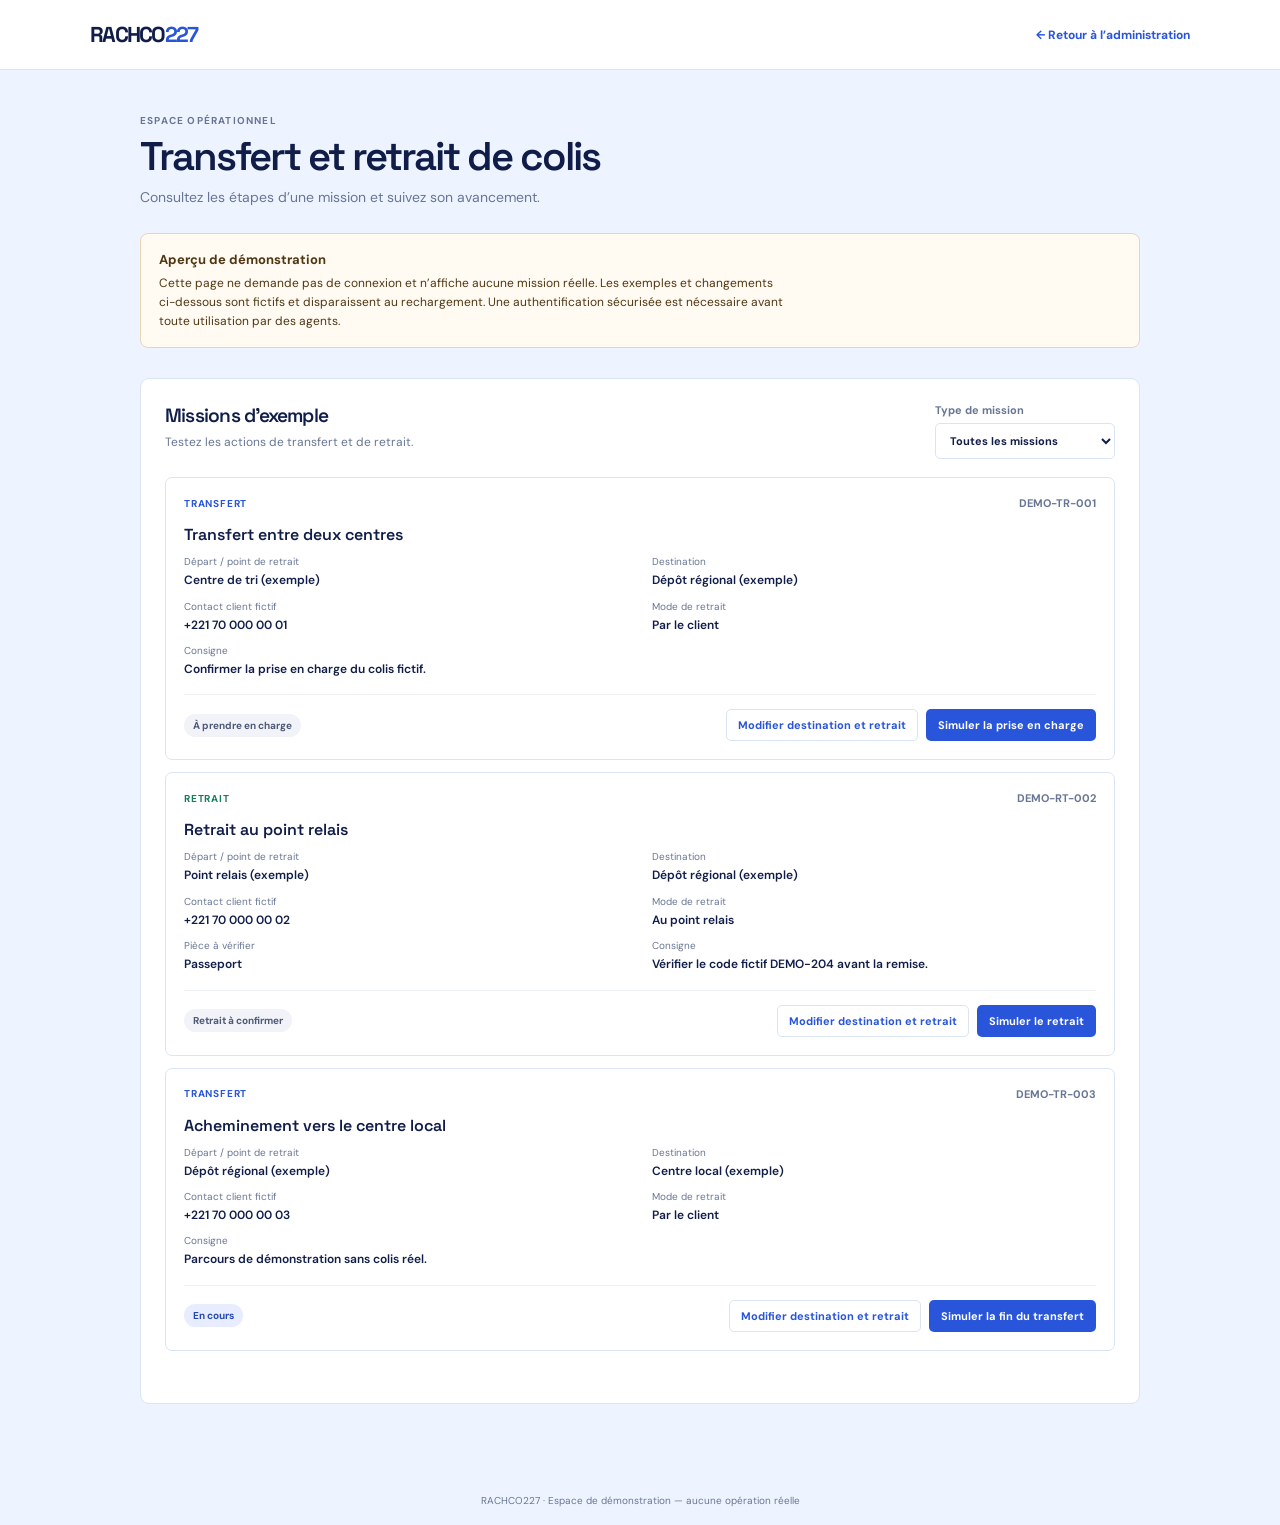
==== agents.html @ bb2396a4 "Add delivery admin and emergency controls Add client tracking, agent management, QR labels, accounti" ====
<!doctype html>
<html lang="fr">
<head>
  <meta charset="UTF-8" />
  <meta name="viewport" content="width=device-width, initial-scale=1.0" />
  <meta name="description" content="Aperçu de l’espace agent RACHCO227 pour les missions de transfert et de retrait de colis." />
  <meta name="robots" content="noindex, nofollow" />
  <title>Espace agents — RACHCO227</title>
  <link rel="preconnect" href="https://fonts.googleapis.com" />
  <link rel="preconnect" href="https://fonts.gstatic.com" crossorigin />
  <link href="https://fonts.googleapis.com/css2?family=DM+Sans:wght@400;500;600;700&family=Space+Grotesk:wght@500;600;700&display=swap" rel="stylesheet" />
  <link rel="stylesheet" href="agents.css" />
  <script src="agents.js" defer></script>
</head>
<body>
  <header class="agent-header">
    <a class="brand" href="index.html">RACHCO<span>227</span></a>
    <a class="admin-link" href="index.html#agents">← Retour à l’administration</a>
  </header>
  <main class="agent-main">
    <section class="agent-intro">
      <p class="eyebrow">ESPACE OPÉRATIONNEL</p>
      <h1>Transfert et retrait de colis</h1>
      <p>Consultez les étapes d’une mission et suivez son avancement.</p>
    </section>

    <aside class="demo-notice" role="note">
      <strong>Aperçu de démonstration</strong>
      <p>Cette page ne demande pas de connexion et n’affiche aucune mission réelle. Les exemples et changements ci-dessous sont fictifs et disparaissent au rechargement. Une authentification sécurisée est nécessaire avant toute utilisation par des agents.</p>
    </aside>

    <section class="mission-section" aria-labelledby="missions-heading">
      <div class="section-heading">
        <div><h2 id="missions-heading">Missions d’exemple</h2><p>Testez les actions de transfert et de retrait.</p></div>
        <label class="filter-label">Type de mission
          <select id="mission-filter" aria-label="Filtrer par type de mission">
            <option value="all">Toutes les missions</option>
            <option value="transfer">Transfert</option>
            <option value="pickup">Retrait</option>
          </select>
        </label>
      </div>
      <div class="mission-list" id="mission-list" aria-live="polite"></div>
      <p class="action-feedback" id="action-feedback" role="status"></p>
    </section>
    <dialog class="mission-dialog" id="mission-edit-dialog" aria-labelledby="edit-dialog-title">
      <form id="mission-edit-form">
        <div class="dialog-heading">
          <div><p class="eyebrow">MISE À JOUR FICTIVE</p><h2 id="edit-dialog-title">Informations de la mission</h2></div>
          <button class="dialog-close" id="close-mission-dialog" type="button" aria-label="Fermer">×</button>
        </div>
        <p class="dialog-note">Ces changements sont temporaires et visibles uniquement dans cette démonstration.</p>
        <label>Destination de livraison
          <input name="destination" required maxlength="120" placeholder="Ex. Centre de retrait (exemple)" />
        </label>
        <label>Téléphone fictif du client
          <input name="clientPhone" type="tel" required maxlength="24" autocomplete="off" placeholder="+221 70 000 00 00" />
        </label>
        <label>Mode de retrait
          <select name="withdrawalMethod" id="withdrawal-method" required>
            <option value="client">Retrait par le client</option>
            <option value="proxy">Retrait par une personne autorisée</option>
            <option value="relay">Retrait au point relais</option>
          </select>
        </label>
        <label id="identity-type-field">Pièce à présenter
          <select name="identityType" id="identity-type">
            <option value="national-id">Carte nationale d’identité</option>
            <option value="driver-license">Permis de conduire</option>
            <option value="passport">Passeport</option>
          </select>
        </label>
        <p class="privacy-note">Sélectionnez uniquement le type de pièce à vérifier. Ne saisissez pas son numéro et ne téléversez pas de document.</p>
        <p class="dialog-feedback" id="mission-edit-feedback" role="status"></p>
        <div class="dialog-actions">
          <button class="secondary-button" id="cancel-mission-edit" type="button">Annuler</button>
          <button class="action-button" type="submit">Appliquer dans la démo</button>
        </div>
      </form>
    </dialog>
  </main>
  <footer class="agent-footer">RACHCO227 · Espace de démonstration — aucune opération réelle</footer>
</body>
</html>
---- agents.css ----
:root{--ink:#101d49;--blue:#2855d9;--paper:#eef4ff;--white:#fff;--muted:#687695;--line:#dbe4f5;--green:#187b5c;--amber:#8a4b12;--display:"Space Grotesk",sans-serif;--body:"DM Sans",sans-serif}
*{box-sizing:border-box}
body{margin:0;min-height:100vh;background:var(--paper);color:var(--ink);font:14px var(--body)}
a{color:inherit}
.agent-header{height:70px;padding:0 max(24px,calc((100vw - 1100px)/2));display:flex;align-items:center;justify-content:space-between;background:var(--white);border-bottom:1px solid var(--line)}
.brand{font:700 1.35rem var(--display);letter-spacing:-.08em;text-decoration:none}
.brand span{color:var(--blue)}
.admin-link{color:var(--blue);font-size:12px;font-weight:700;text-decoration:none}
.admin-link:hover{text-decoration:underline}
.agent-main{width:min(100% - 40px,1000px);margin:0 auto;padding:44px 0 72px}
.agent-intro h1{margin:8px 0;font:600 clamp(1.8rem,4vw,2.5rem)/1.1 var(--display);letter-spacing:-.05em}
.agent-intro>p:last-child,.section-heading p{margin:0;color:var(--muted);line-height:1.55}
.eyebrow{margin:0;color:var(--muted);font-size:10px;font-weight:700;letter-spacing:.12em}
.demo-notice{margin:24px 0 30px;padding:16px 18px;border:1px solid #e8d5b8;border-radius:8px;background:#fffaf2;color:#503713}
.demo-notice strong{font-size:13px}
.demo-notice p{max-width:78ch;margin:6px 0 0;font-size:12px;line-height:1.6}
.mission-section{padding:24px;background:var(--white);border:1px solid var(--line);border-radius:9px}
.section-heading{display:flex;align-items:flex-start;justify-content:space-between;gap:18px;margin-bottom:18px}
.section-heading h2{margin:0 0 5px;font:600 1.2rem var(--display);letter-spacing:-.04em}
.section-heading p{font-size:12px}
.filter-label{display:grid;gap:6px;color:var(--muted);font-size:11px;font-weight:700}
.filter-label select{min-width:180px;padding:9px 10px;border:1px solid var(--line);border-radius:5px;background:var(--white);color:var(--ink);font:inherit}
.mission-list{display:grid;gap:12px}
.mission-card{padding:18px;border:1px solid var(--line);border-radius:7px}
.mission-topline{display:flex;justify-content:space-between;align-items:center;gap:12px}
.mission-kind{font-size:10px;font-weight:700;letter-spacing:.08em;text-transform:uppercase;color:var(--blue)}
.mission-kind.pickup{color:var(--green)}
.mission-reference{color:var(--muted);font-size:11px;font-weight:700}
.mission-card h3{margin:14px 0 10px;font:600 1rem var(--display)}
.mission-details{display:grid;grid-template-columns:1fr 1fr;gap:10px 24px;margin:0}
.mission-details div{min-width:0}
.mission-details dt{margin-bottom:4px;color:var(--muted);font-size:10px}
.mission-details dd{margin:0;font-size:12px;font-weight:600;line-height:1.45}
.mission-actions{display:flex;justify-content:space-between;align-items:center;gap:14px;margin-top:16px;padding-top:14px;border-top:1px solid #edf0f6}
.mission-action-buttons{display:flex;flex-wrap:wrap;justify-content:flex-end;gap:8px}
.secondary-button{padding:8px 11px;border:1px solid var(--line);border-radius:5px;background:var(--white);color:var(--blue);font:700 11px var(--body);cursor:pointer}
.secondary-button:hover{background:#f4f6ff;border-color:#b9c7f3}
.mission-status{padding:5px 9px;border-radius:12px;background:#f1f3f8;color:#4d5975;font-size:10px;font-weight:700}
.mission-status.active{background:#e8ecff;color:#2348b2}
.mission-status.done{background:#e7f7ef;color:var(--green)}
.action-button{padding:9px 12px;border:0;border-radius:5px;background:var(--blue);color:var(--white);font:700 11px var(--body);cursor:pointer}
.action-button:hover{background:#1935b8}
.action-button:focus-visible,.filter-label select:focus-visible,.admin-link:focus-visible{outline:3px solid #83a0ff;outline-offset:2px}
.secondary-button:focus-visible,.dialog-close:focus-visible,.mission-dialog input:focus-visible,.mission-dialog select:focus-visible{outline:3px solid #83a0ff;outline-offset:2px}
.action-feedback{min-height:16px;margin:12px 0 0;color:var(--green);font-size:11px}
.mission-empty{padding:28px 12px;color:var(--muted);font-size:12px;text-align:center}
.agent-footer{padding:18px 20px;color:var(--muted);font-size:10px;text-align:center}
.mission-dialog{width:min(480px,calc(100% - 28px));max-height:min(90vh,760px);padding:0;border:1px solid var(--line);border-radius:10px;background:var(--white);color:var(--ink);box-shadow:0 20px 70px #111b4b38;overflow:auto}
.mission-dialog::backdrop{background:#111b4b80}
.mission-dialog form{padding-bottom:22px}
.dialog-heading{display:flex;align-items:flex-start;justify-content:space-between;padding:21px 24px 16px;border-bottom:1px solid var(--line)}
.dialog-heading h2{margin:7px 0 0;font:600 1.2rem var(--display);letter-spacing:-.04em}
.dialog-close{border:0;background:transparent;color:var(--muted);font-size:24px;cursor:pointer}
.dialog-note{margin:16px 24px 0;color:var(--muted);font-size:11px;line-height:1.5}
.mission-dialog label{display:block;margin:16px 24px 0;color:var(--muted);font-size:11px;font-weight:700}
.mission-dialog input,.mission-dialog select{display:block;width:100%;margin-top:6px;padding:10px;border:1px solid var(--line);border-radius:5px;background:var(--white);color:var(--ink);font:12px var(--body)}
.mission-dialog [hidden]{display:none}
.privacy-note{margin:12px 24px 0;padding:10px 12px;border-radius:5px;background:#f4f6fb;color:#4e5a75;font-size:10px;line-height:1.5}
.dialog-feedback{min-height:15px;margin:10px 24px 0;color:#a53c30;font-size:11px}
.dialog-actions{display:flex;justify-content:flex-end;gap:9px;margin:10px 24px 0}
@media(max-width:600px){.agent-header{height:62px;padding:0 18px}.agent-main{width:calc(100% - 28px);padding:30px 0 48px}.section-heading{display:grid}.filter-label,.filter-label select{width:100%}.mission-section{padding:17px}.mission-card{padding:15px}.mission-details{grid-template-columns:1fr;gap:10px}.mission-actions{align-items:flex-start;flex-direction:column}.mission-action-buttons{width:100%;flex-direction:column}.mission-action-buttons button{width:100%}.dialog-actions{flex-direction:column-reverse}.dialog-actions button{width:100%}}
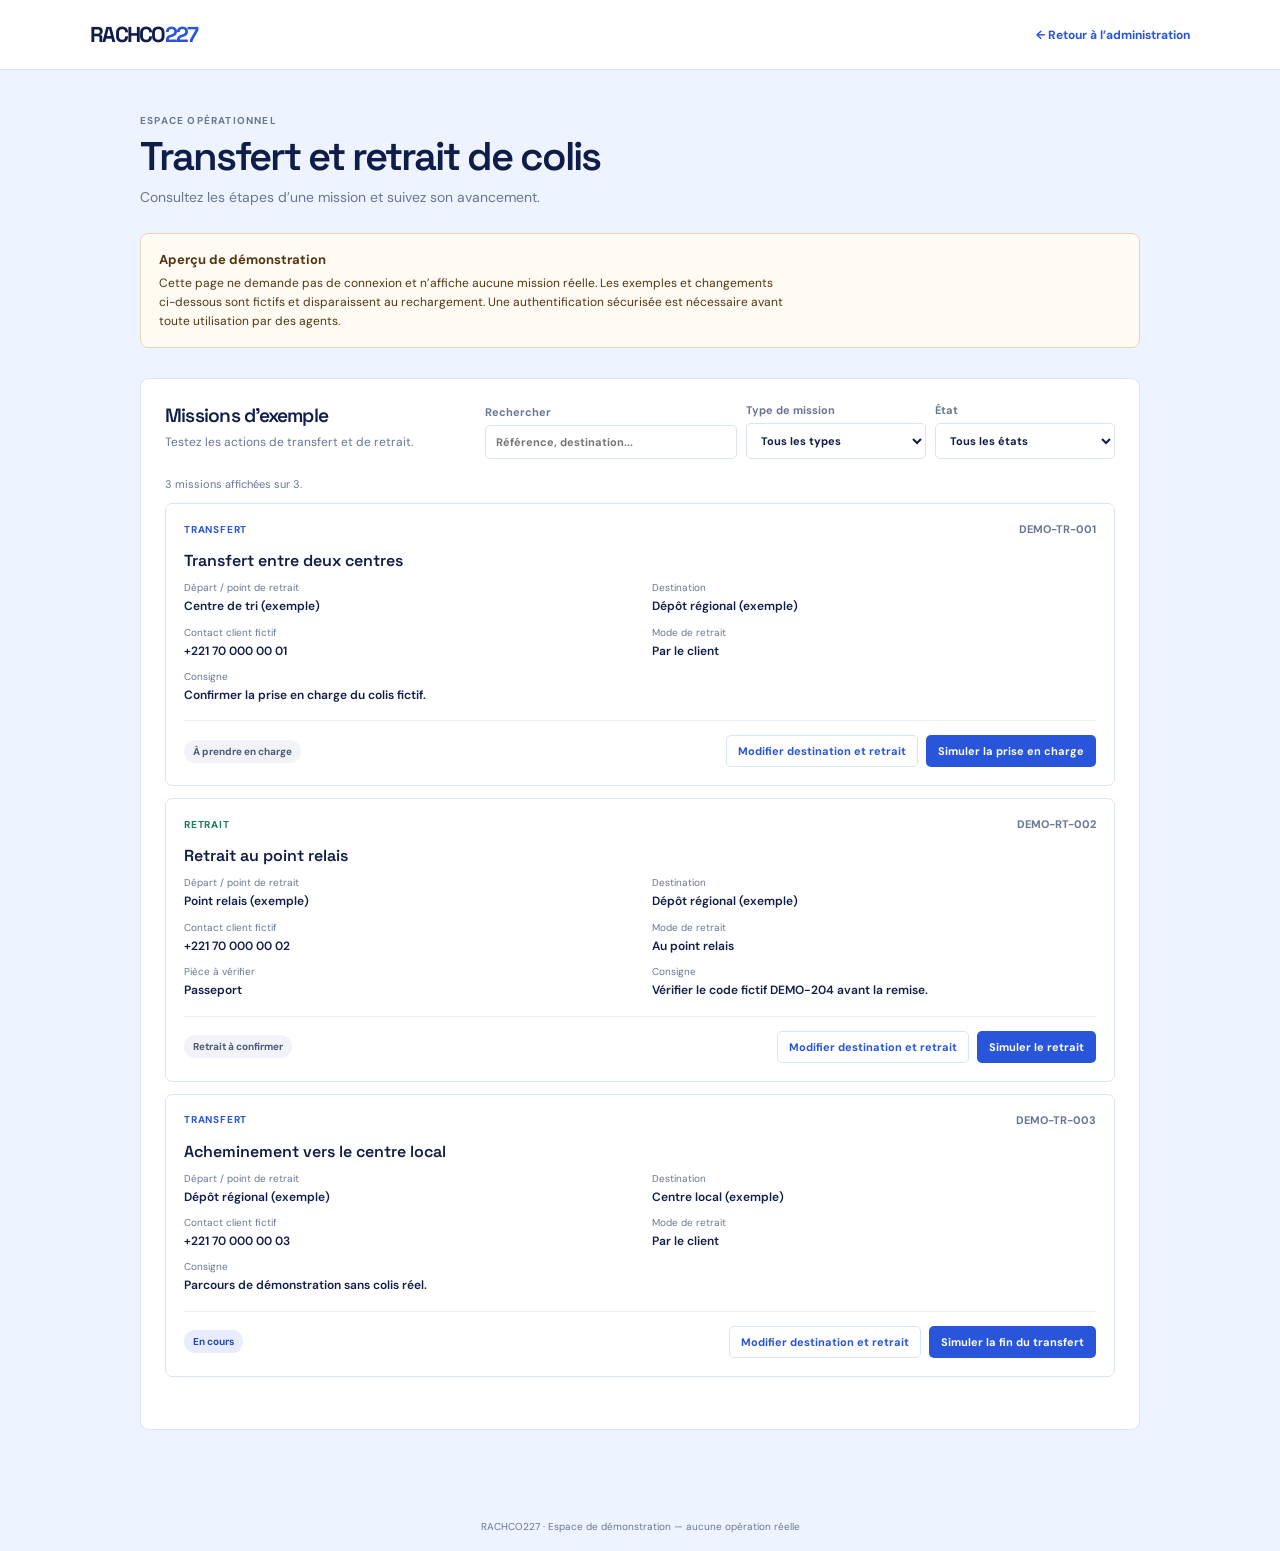
==== commit 23a80db6: "Expand agent demo and deployment guidance Add searchable missions with type and status filters, acce" ====
--- a/agents.html
+++ b/agents.html
@@ -32,14 +32,28 @@
     <section class="mission-section" aria-labelledby="missions-heading">
       <div class="section-heading">
         <div><h2 id="missions-heading">Missions d’exemple</h2><p>Testez les actions de transfert et de retrait.</p></div>
-        <label class="filter-label">Type de mission
-          <select id="mission-filter" aria-label="Filtrer par type de mission">
-            <option value="all">Toutes les missions</option>
-            <option value="transfer">Transfert</option>
-            <option value="pickup">Retrait</option>
-          </select>
-        </label>
+        <div class="mission-filters" role="search" aria-label="Filtres des missions">
+          <label class="filter-label">Rechercher
+            <input id="mission-search" type="search" placeholder="Référence, destination..." autocomplete="off" />
+          </label>
+          <label class="filter-label">Type de mission
+            <select id="mission-filter" aria-label="Filtrer par type de mission">
+              <option value="all">Tous les types</option>
+              <option value="transfer">Transfert</option>
+              <option value="pickup">Retrait</option>
+            </select>
+          </label>
+          <label class="filter-label">État
+            <select id="mission-status-filter" aria-label="Filtrer par état de mission">
+              <option value="all">Tous les états</option>
+              <option value="pending">À prendre en charge</option>
+              <option value="active">En cours</option>
+              <option value="done">Terminée</option>
+            </select>
+          </label>
+        </div>
       </div>
+      <p class="mission-result-count" id="mission-result-count" aria-live="polite"></p>
       <div class="mission-list" id="mission-list" aria-live="polite"></div>
       <p class="action-feedback" id="action-feedback" role="status"></p>
     </section>
--- a/agents.css
+++ b/agents.css
@@ -59,3 +59,9 @@
 .dialog-feedback{min-height:15px;margin:10px 24px 0;color:#a53c30;font-size:11px}
 .dialog-actions{display:flex;justify-content:flex-end;gap:9px;margin:10px 24px 0}
 @media(max-width:600px){.agent-header{height:62px;padding:0 18px}.agent-main{width:calc(100% - 28px);padding:30px 0 48px}.section-heading{display:grid}.filter-label,.filter-label select{width:100%}.mission-section{padding:17px}.mission-card{padding:15px}.mission-details{grid-template-columns:1fr;gap:10px}.mission-actions{align-items:flex-start;flex-direction:column}.mission-action-buttons{width:100%;flex-direction:column}.mission-action-buttons button{width:100%}.dialog-actions{flex-direction:column-reverse}.dialog-actions button{width:100%}}
+.mission-filters{display:grid;grid-template-columns:minmax(190px,1.4fr) repeat(2,minmax(145px,1fr));gap:9px;align-items:end}
+.filter-label input{min-width:0;width:100%;padding:9px 10px;border:1px solid var(--line);border-radius:5px;background:var(--white);color:var(--ink);font:inherit}
+.filter-label input:focus-visible,.filter-label select:focus-visible{outline:3px solid #83a0ff;outline-offset:2px}
+.mission-result-count{min-height:16px;margin:0 0 10px;color:var(--muted);font-size:11px}
+@media(max-width:760px){.section-heading{display:grid}.mission-filters{width:100%;grid-template-columns:1fr 1fr}.mission-filters .filter-label:first-child{grid-column:1/-1}}
+@media(max-width:600px){.mission-filters{grid-template-columns:1fr}.mission-filters .filter-label:first-child{grid-column:auto}}
